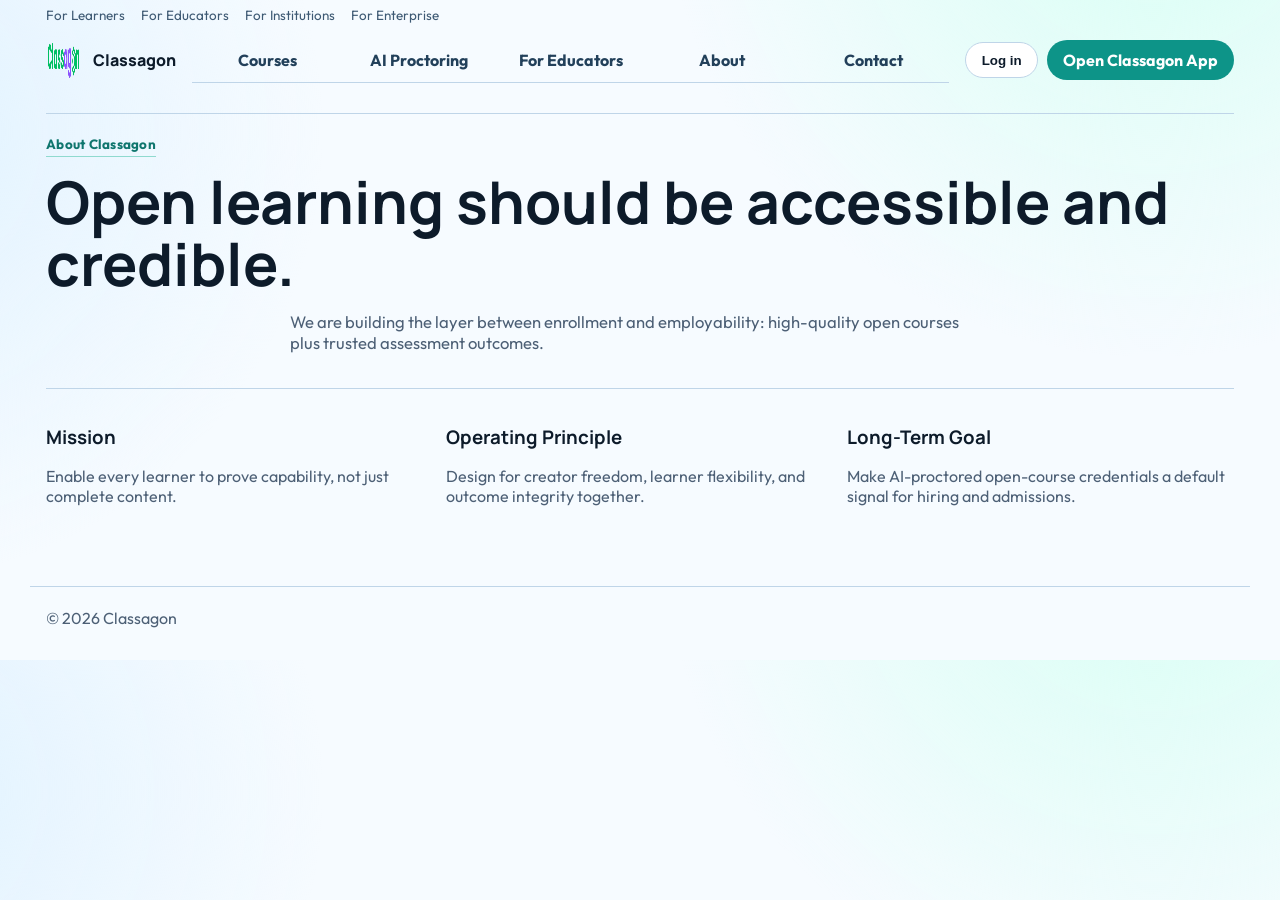
==== classagon-website/about.html @ 4000c989 "Initial Classagon website" ====
﻿<!DOCTYPE html>
<html lang="en">
<head>
  <meta charset="UTF-8" />
  <meta name="viewport" content="width=device-width, initial-scale=1.0" />
  <title>About | Classagon</title>
  <link rel="preconnect" href="https://fonts.googleapis.com" />
  <link rel="preconnect" href="https://fonts.gstatic.com" crossorigin />
  <link href="https://fonts.googleapis.com/css2?family=Outfit:wght@400;500;600;700;800&family=Manrope:wght@600;700;800&display=swap" rel="stylesheet" />
  <link rel="stylesheet" href="styles.css" />
</head>
<body>
  <div class="audience-strip">
    <a href="index.html">For Learners</a>
    <a href="providers.html">For Educators</a>
    <a href="#">For Institutions</a>
    <a href="#">For Enterprise</a>
  </div>
  <header class="topbar">
    <a class="brand" href="index.html"><img src="assets/classagon_logo.png" alt="Classagon" /><span>Classagon</span></a>
    <nav class="nav-links full-nav">
      <a href="index.html#courses">Courses</a>
      <a href="proctoring.html">AI Proctoring</a>
      <a href="providers.html">For Educators</a>
      <a href="about.html">About</a>
      <a href="contact.html">Contact</a>
    </nav>
    <div class="right-group">
      <button id="loginBtn" class="btn ghost" type="button">Log in</button>
      <a class="btn solid app-link" href="http://127.0.0.1:8000/">Open Classagon App</a>
      <div id="userPill" class="user-pill hidden"><span id="userNameText"></span><button id="logoutBtn" type="button">Logout</button></div>
    </div>
  </header>

  <main>
    <section class="section">
      <p class="badge-line">About Classagon</p>
      <h1>Open learning should be accessible and credible.</h1>
      <p class="hero-sub">We are building the layer between enrollment and employability: high-quality open courses plus trusted assessment outcomes.</p>
    </section>

    <section class="section">
      <div class="faq-list">
        <article><h3>Mission</h3><p>Enable every learner to prove capability, not just complete content.</p></article>
        <article><h3>Operating Principle</h3><p>Design for creator freedom, learner flexibility, and outcome integrity together.</p></article>
        <article><h3>Long-Term Goal</h3><p>Make AI-proctored open-course credentials a default signal for hiring and admissions.</p></article>
      </div>
    </section>
  </main>

  <footer><p>© 2026 Classagon</p></footer>
  <script src="common.js"></script>
</body>
</html>
---- classagon-website/styles.css ----
﻿:root {
  --bg: #f6fbff;
  --paper: #ffffff;
  --ink: #0d1b2a;
  --muted: #4d6076;
  --line: #bfd5e8;
  --brand: #0d9488;
  --brand-deep: #0f766e;
}

* { box-sizing: border-box; }
body {
  margin: 0;
  font-family: 'Outfit', sans-serif;
  color: var(--ink);
  background:
    radial-gradient(circle at 90% -20%, #d8fff4 0%, transparent 35%),
    radial-gradient(circle at -10% 20%, #e0f2ff 0%, transparent 30%),
    var(--bg);
}

a { color: inherit; }

.audience-strip {
  max-width: 1220px;
  margin: 0 auto;
  padding: 0.45rem 1rem 0;
  display: flex;
  gap: 1rem;
  flex-wrap: wrap;
  font-size: 0.84rem;
  color: #3e5a74;
}
.audience-strip a { text-decoration: none; }
.audience-strip a:hover { color: var(--brand-deep); }

.topbar {
  max-width: 1220px;
  margin: 0 auto;
  padding: 0.9rem 1rem;
  display: grid;
  grid-template-columns: auto 1fr auto;
  gap: 1rem;
  align-items: center;
}

.brand {
  text-decoration: none;
  display: inline-flex;
  align-items: center;
  gap: 0.55rem;
  font-family: 'Manrope', sans-serif;
  font-weight: 800;
}
.brand img { width: 38px; height: 38px; }

.full-nav {
  width: 100%;
  justify-self: stretch;
  display: grid;
  grid-template-columns: repeat(5, minmax(0, 1fr));
  border-bottom: 1px solid var(--line);
}
.full-nav a {
  text-decoration: none;
  color: #22405a;
  font-weight: 700;
  text-align: center;
  padding: 0.75rem 0.3rem;
  position: relative;
}
.full-nav a::after {
  content: "";
  position: absolute;
  left: 16%;
  right: 16%;
  bottom: 8px;
  height: 2px;
  background: var(--brand);
  transform: scaleX(0);
  transform-origin: center;
  transition: transform 220ms ease;
}
.full-nav a:hover::after { transform: scaleX(1); }

.right-group { display: flex; gap: 0.55rem; align-items: center; }
.btn {
  border-radius: 999px;
  border: 1px solid transparent;
  padding: 0.58rem 0.95rem;
  font-weight: 700;
  text-decoration: none;
  cursor: pointer;
}
.btn.solid { background: var(--brand); color: #fff; }
.btn.ghost { background: #fff; border-color: var(--line); color: var(--ink); }

.user-pill {
  display: inline-flex;
  gap: 0.45rem;
  align-items: center;
  border: 1px solid var(--line);
  background: #fff;
  border-radius: 999px;
  padding: 0.3rem 0.65rem;
  font-size: 0.85rem;
}
.user-pill button { border: 0; background: transparent; color: var(--brand); font-weight: 700; cursor: pointer; }
.hidden { display: none !important; }

main { max-width: 1220px; margin: 0 auto; padding: 0 1rem 2.8rem; }

.hero-shell { position: relative; overflow: hidden; border: 0; border-radius: 0; background: transparent; }
.hero-shell::after {
  content: "";
  position: absolute;
  right: -60px;
  top: -70px;
  width: 240px;
  height: 240px;
  background: linear-gradient(145deg, rgba(13,148,136,0.18), rgba(13,148,136,0));
  clip-path: polygon(0 0, 100% 0, 100% 100%);
  opacity: 0.35;
}

.hero-media { display: none; }

.hero-content { position: relative; z-index: 1; padding: 3.2rem 0 2.4rem; max-width: 920px; margin: 0 auto; text-align: center; }
.badge-line {
  display: inline-block;
  margin: 0;
  border-bottom: 1px solid #8fdacf;
  color: var(--brand-deep);
  font-size: 0.84rem;
  font-weight: 700;
  letter-spacing: 0.02em;
  padding: 0.2rem 0;
}

h1 { margin: 0.9rem 0 0; font-family: 'Manrope', sans-serif; font-size: clamp(2rem, 4.6vw, 4rem); line-height: 1.05; }
h1 span { color: var(--brand-deep); }
.hero-sub { margin: 1rem auto 0; max-width: 700px; color: var(--muted); font-size: 1.04rem; }
.hero-sub.align-left { margin-left: 0; text-align: left; }

.search-wrap { display: block; max-width: 580px; margin: 1.45rem auto 0; position: relative; }
.search-icon { position: absolute; left: 14px; top: 50%; transform: translateY(-50%); opacity: 0.6; }
.search-wrap input { width: 100%; border: 1px solid var(--line); border-radius: 13px; padding: 0.84rem 0.9rem 0.84rem 2.2rem; font-size: 1rem; }

.stats-grid { margin: 1.45rem auto 0; display: grid; max-width: 830px; grid-template-columns: repeat(4,minmax(0,1fr)); gap: 0.72rem; }
.stats-grid article { padding: 0.75rem 0.2rem 0.75rem 0.7rem; border-left: 2px solid #9ddcd4; }
.stats-grid h3 { margin: 0; font-family: 'Manrope', sans-serif; }
.stats-grid p { margin: 0.2rem 0 0; color: var(--muted); font-size: 0.82rem; }

.section { margin-top: 1rem; border: 0; background: transparent; padding: 1.2rem 0; border-top: 1px solid var(--line); }
.section-head { display: flex; justify-content: space-between; align-items: center; gap: .7rem; }
.section-head h2 { margin: 0; font-family: 'Manrope', sans-serif; font-size: 1.35rem; }
.section-head a { color: var(--brand-deep); text-decoration: none; font-weight: 700; }

.brand-statement { display: grid; grid-template-columns: 1.2fr .8fr; gap: 1.2rem; }
.brand-statement .big-claim,
.brand-statement .proof-list { padding: 0.2rem 0; background: transparent; }
.brand-statement .big-claim p { margin: 0; font-size: clamp(1.1rem,2.2vw,1.5rem); line-height: 1.28; }
.proof-list p { margin: 0.52rem 0; color: #23435e; font-weight: 600; }

.partner-line {
  margin-top: 1rem;
  display: grid;
  grid-template-columns: minmax(0, 260px);
  gap: 0.6rem;
}
.partner-line span {
  display: inline-flex;
  justify-content: center;
  align-items: center;
  min-height: 40px;
  border-bottom: 1px solid var(--line);
  color: #2a4762;
  font-weight: 700;
  letter-spacing: 0.01em;
}

.category-row { margin-top: .85rem; display: flex; gap: .45rem; overflow-x: auto; padding-bottom: .35rem; }
.cat-btn { border: 1px solid var(--line); background: transparent; border-radius: 999px; padding: .4rem .8rem; font-weight: 600; text-transform: capitalize; cursor: pointer; }
.cat-btn.active { background: var(--brand); color: #fff; border-color: var(--brand); }

.loading-grid,
.course-grid,
.feature-grid,
.faq-list,
.contact-grid,
.path-grid { margin-top: 1rem; display: grid; gap: .8rem; }
.loading-grid,
.course-grid { grid-template-columns: 1fr; }
.feature-grid,
.faq-list,
.path-grid { grid-template-columns: repeat(3,minmax(0,1fr)); }
.contact-grid { grid-template-columns: 1.1fr .9fr; }

.skeleton,
.course-card,
.feature-grid article,
.faq-list article,
.path-grid article,
.contact-panel { border: 0; background: transparent; overflow: hidden; }

.skeleton-body { padding:.6rem 0; border-bottom: 1px solid #d6e5f2; }
.skel-line { height:12px; border-radius:8px; background:#eaf0f8; margin-bottom:.5rem; }
.skel-line.short { width:55%; }

.course-card { display: grid; grid-template-columns: 160px 1fr; gap: 0.9rem; align-items: start; }
.course-card .thumb {
  width: 160px;
  height: 100px;
  border-radius: 8px;
  background: linear-gradient(135deg,#dff5f2,#eaf4ff);
}
.course-card .body { padding: .2rem 0 .9rem; border-bottom: 1px solid var(--line); }
.course-card .tag { margin:0; font-size:.72rem; color:var(--brand-deep); font-weight:700; text-transform:uppercase; }
.course-card h3 { margin:.3rem 0; font-size:1rem; }
.course-card p { margin:0; color:var(--muted); font-size:.88rem; }
.course-card .instructor { margin-top:.32rem; font-size:.83rem; color:#304a62; font-weight:600; }
.course-card .meta { margin-top:.44rem; display:flex; flex-wrap:wrap; gap:.5rem; }
.course-card .meta span { font-size:.73rem; color:#436079; }
.course-card .foot { margin-top:.5rem; display:flex; justify-content:space-between; align-items:center; }
.course-card .price { font-family:'Manrope',sans-serif; font-weight:800; color:#0c3f3a; }
.course-card .cta { color:var(--brand-deep); font-weight:700; font-size:.81rem; }

.editorial { display: grid; grid-template-columns: 1.05fr 0.95fr; gap: 1.1rem; align-items: center; }
.editorial-copy h2 { margin: 0; font-family: 'Manrope', sans-serif; }
.editorial-copy p { color: var(--muted); }
.journey-list { margin: 0.8rem 0 0; padding-left: 1rem; }
.journey-list li { margin-bottom: 0.5rem; color: #284660; }
.editorial-visual img { width: 100%; border-radius: 10px; }

.feature-grid article,
.faq-list article,
.path-grid article,
.contact-panel { padding: 0; }
.feature-grid h3,
.faq-list h3,
.path-grid h3,
.contact-panel h3 { margin: 0; font-family: 'Manrope', sans-serif; }
.feature-grid p,
.faq-list p,
.path-grid p,
.contact-panel p,
.route-panel p { color: var(--muted); }

.empty-state { margin-top:1rem; text-align:center; padding:2.1rem 1rem; color:var(--muted); }
.route-panel h3 { margin: 0; font-family:'Manrope',sans-serif; font-size:1.32rem; }

.faq-plain {
  margin-top: 0.85rem;
  display: grid;
  gap: 0.5rem;
}
.faq-plain details {
  border-bottom: 1px solid var(--line);
  padding: 0.6rem 0;
}
.faq-plain summary {
  cursor: pointer;
  font-weight: 700;
}
.faq-plain p {
  color: var(--muted);
  margin: 0.5rem 0 0;
}

.proctor-flow .flow-line { margin-top: 0.9rem; border-left: 2px solid #9ddcd4; padding-left: 1rem; display: grid; gap: 1rem; }
.proctor-flow article h3 { margin: 0; font-family: 'Manrope', sans-serif; }
.proctor-flow article p { margin: 0.42rem 0 0; color: var(--muted); max-width: 80ch; }
.proctor-hero {
  position: relative;
  overflow: hidden;
}

.proctor-ambient {
  position: absolute;
  inset: 0;
  pointer-events: none;
  z-index: 0;
}

.proctor-hero > *:not(.proctor-ambient) {
  position: relative;
  z-index: 1;
}

.proctor-ambient .orb {
  position: absolute;
  border-radius: 999px;
  filter: blur(28px);
  opacity: 0.5;
}

.proctor-ambient .orb-one {
  width: 220px;
  height: 220px;
  background: rgba(13, 148, 136, 0.34);
  top: -60px;
  right: 12%;
  animation: ambientDriftA 12s ease-in-out infinite;
}

.proctor-ambient .orb-two {
  width: 180px;
  height: 180px;
  background: rgba(56, 189, 248, 0.28);
  bottom: -50px;
  left: 10%;
  animation: ambientDriftB 14s ease-in-out infinite;
}

.proctor-ambient .orb-three {
  width: 130px;
  height: 130px;
  background: rgba(20, 184, 166, 0.24);
  top: 38%;
  left: 52%;
  animation: ambientPulse 9s ease-in-out infinite;
}

.proctor-ambient .scanline {
  position: absolute;
  inset: 0;
  background: repeating-linear-gradient(
    180deg,
    rgba(13, 148, 136, 0.02) 0px,
    rgba(13, 148, 136, 0.02) 2px,
    rgba(255, 255, 255, 0) 3px,
    rgba(255, 255, 255, 0) 8px
  );
  opacity: 0.45;
}

.proctor-carousel {
  margin-top: 0.95rem;
  display: grid;
  grid-template-columns: auto 1fr auto;
  align-items: center;
  gap: 1rem;
}

.carousel-track {
  min-height: 250px;
  display: grid;
  align-items: center;
}

.carousel-slide {
  display: none;
}

.carousel-slide.active {
  display: block;
}

.carousel-slide h3 {
  margin: 0;
  font-family: 'Manrope', sans-serif;
  font-size: clamp(1.5rem, 3vw, 2.2rem);
}

.carousel-slide p {
  margin: 0.75rem 0 0;
  color: var(--muted);
  font-size: clamp(1rem, 1.9vw, 1.2rem);
  max-width: 72ch;
}

.carousel-nav {
  width: 44px;
  height: 44px;
  border-radius: 999px;
  border: 1px solid var(--line);
  background: #fff;
  color: #26425c;
  font-size: 1.5rem;
  line-height: 1;
  cursor: pointer;
}

.carousel-dots {
  margin-top: 0.5rem;
  display: flex;
  gap: 0.35rem;
  justify-content: center;
}

.carousel-dots button {
  width: 9px;
  height: 9px;
  border-radius: 999px;
  border: 0;
  background: #b5cadd;
  cursor: pointer;
}

.carousel-dots button.active {
  background: var(--brand);
}

.contact-form { display:grid; gap:.7rem; }
.contact-form label { font-size:.86rem; font-weight:600; color:#27435a; }
.contact-form input,
.contact-form select,
.contact-form textarea { width:100%; border:1px solid var(--line); border-radius:10px; padding:.68rem .72rem; font-family: inherit; }

footer {
  max-width: 1220px;
  margin: 0 auto;
  padding: 1.1rem 1rem 2rem;
  color: var(--muted);
  display: flex;
  justify-content: space-between;
  gap: 1rem;
  border-top: 1px solid var(--line);
}
footer p { margin: .22rem 0 0; }

.reveal { opacity: 0; transform: translateY(18px); transition: opacity 560ms ease, transform 560ms ease; }
.reveal.show { opacity: 1; transform: translateY(0); }

@media (max-width: 1080px) {
  .feature-grid, .faq-list, .path-grid { grid-template-columns: repeat(2,minmax(0,1fr)); }
}
@media (max-width: 900px) {
  .topbar { grid-template-columns: 1fr; }
  .full-nav { grid-template-columns: repeat(3, minmax(0, 1fr)); }
  .right-group { justify-self: start; }
  .brand-statement,
  .contact-grid,
  .editorial { grid-template-columns: 1fr; }
  .partner-line { grid-template-columns: repeat(3, minmax(0, 1fr)); }
  .stats-grid,
  .feature-grid,
  .faq-list,
  .path-grid { grid-template-columns: repeat(2,minmax(0,1fr)); }
  .course-card { grid-template-columns: 1fr; }
  .course-card .thumb { width: 100%; height: 180px; }
  .proctor-carousel {
    grid-template-columns: 1fr;
    gap: 0.6rem;
  }
  .carousel-nav {
    justify-self: center;
  }
  .carousel-track {
    min-height: 210px;
  }
}
@media (max-width: 560px) {
  .full-nav { grid-template-columns: repeat(2, minmax(0, 1fr)); }
  .partner-line { grid-template-columns: 1fr; }
  .stats-grid,
  .feature-grid,
  .faq-list,
  .path-grid { grid-template-columns: 1fr; }
}

@keyframes ambientDriftA {
  0%, 100% { transform: translate(0, 0); }
  50% { transform: translate(-24px, 18px); }
}

@keyframes ambientDriftB {
  0%, 100% { transform: translate(0, 0); }
  50% { transform: translate(22px, -16px); }
}

@keyframes ambientPulse {
  0%, 100% { transform: scale(1); opacity: 0.28; }
  50% { transform: scale(1.14); opacity: 0.48; }
}
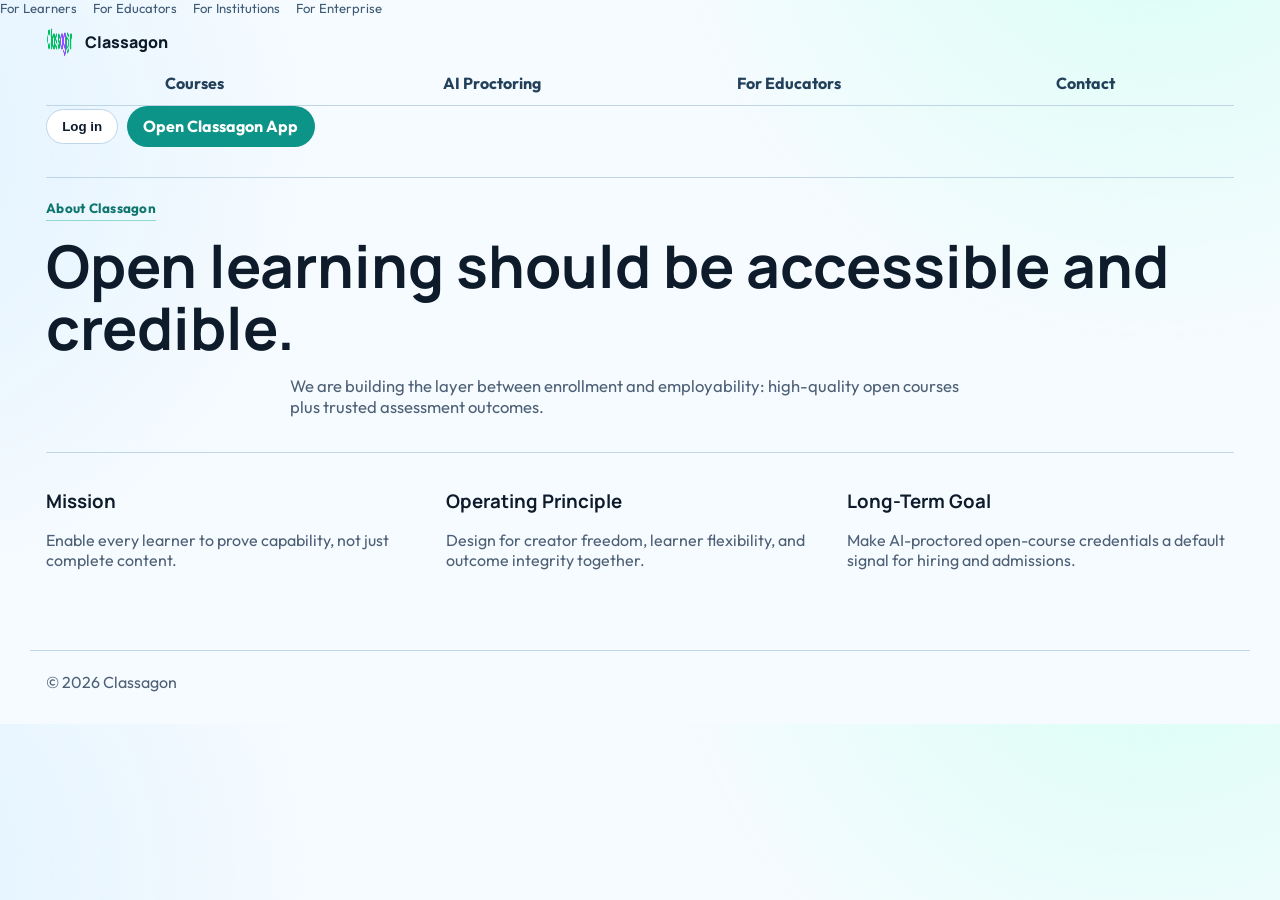
==== commit bbadb310: "Refine header, simplify sections, and improve proctoring UI" ====
--- a/classagon-website/about.html
+++ b/classagon-website/about.html
@@ -22,7 +22,7 @@
       <a href="index.html#courses">Courses</a>
       <a href="proctoring.html">AI Proctoring</a>
       <a href="providers.html">For Educators</a>
-      <a href="about.html">About</a>
+      
       <a href="contact.html">Contact</a>
     </nav>
     <div class="right-group">
--- a/classagon-website/styles.css
+++ b/classagon-website/styles.css
@@ -21,23 +21,29 @@
 
 a { color: inherit; }
 
-.audience-strip {
+.topbar {
   max-width: 1220px;
   margin: 0 auto;
-  padding: 0.45rem 1rem 0;
+  padding: 0.7rem 1rem 0.9rem;
+}
+
+.header-meta,
+.audience-strip {
   display: flex;
   gap: 1rem;
   flex-wrap: wrap;
-  font-size: 0.84rem;
+  font-size: 0.82rem;
   color: #3e5a74;
 }
+
+.header-meta { margin-bottom: 0.55rem; }
+
+.header-meta a,
 .audience-strip a { text-decoration: none; }
+.header-meta a:hover,
 .audience-strip a:hover { color: var(--brand-deep); }
 
-.topbar {
-  max-width: 1220px;
-  margin: 0 auto;
-  padding: 0.9rem 1rem;
+.header-main {
   display: grid;
   grid-template-columns: auto 1fr auto;
   gap: 1rem;
@@ -52,13 +58,25 @@
   font-family: 'Manrope', sans-serif;
   font-weight: 800;
 }
-.brand img { width: 38px; height: 38px; }
+
+.logo-mark {
+  width: 44px;
+  height: 44px;
+  border-radius: 12px;
+  display: inline-flex;
+  align-items: center;
+  justify-content: center;
+  background: #ffffff;
+  border: 1px solid var(--line);
+}
+
+.brand img { width: 30px; height: 30px; }
 
 .full-nav {
   width: 100%;
   justify-self: stretch;
   display: grid;
-  grid-template-columns: repeat(5, minmax(0, 1fr));
+  grid-template-columns: repeat(4, minmax(0, 1fr));
   border-bottom: 1px solid var(--line);
 }
 .full-nav a {
@@ -95,6 +113,12 @@
 .btn.solid { background: var(--brand); color: #fff; }
 .btn.ghost { background: #fff; border-color: var(--line); color: var(--ink); }
 
+.icon-btn {
+  display: inline-flex;
+  align-items: center;
+  gap: 0.35rem;
+}
+
 .user-pill {
   display: inline-flex;
   gap: 0.45rem;
@@ -125,7 +149,7 @@
 
 .hero-media { display: none; }
 
-.hero-content { position: relative; z-index: 1; padding: 3.2rem 0 2.4rem; max-width: 920px; margin: 0 auto; text-align: center; }
+.hero-content { position: relative; z-index: 1; padding: 3rem 0 2.4rem; max-width: 920px; margin: 0 auto; text-align: center; }
 .badge-line {
   display: inline-block;
   margin: 0;
@@ -143,7 +167,15 @@
 .hero-sub.align-left { margin-left: 0; text-align: left; }
 
 .search-wrap { display: block; max-width: 580px; margin: 1.45rem auto 0; position: relative; }
-.search-icon { position: absolute; left: 14px; top: 50%; transform: translateY(-50%); opacity: 0.6; }
+.search-icon {
+  position: absolute;
+  left: 14px;
+  top: 50%;
+  transform: translateY(-50%);
+  opacity: 0.7;
+  color: #355b73;
+  display: inline-flex;
+}
 .search-wrap input { width: 100%; border: 1px solid var(--line); border-radius: 13px; padding: 0.84rem 0.9rem 0.84rem 2.2rem; font-size: 1rem; }
 
 .stats-grid { margin: 1.45rem auto 0; display: grid; max-width: 830px; grid-template-columns: repeat(4,minmax(0,1fr)); gap: 0.72rem; }
@@ -155,6 +187,28 @@
 .section-head { display: flex; justify-content: space-between; align-items: center; gap: .7rem; }
 .section-head h2 { margin: 0; font-family: 'Manrope', sans-serif; font-size: 1.35rem; }
 .section-head a { color: var(--brand-deep); text-decoration: none; font-weight: 700; }
+
+.why-band {
+  width: calc(100vw - 2rem);
+  margin-left: calc(50% - 50vw + 1rem);
+  margin-right: calc(50% - 50vw + 1rem);
+  padding: 1.4rem clamp(1rem, 6vw, 6rem);
+  background: linear-gradient(90deg, #eef9f7 0%, #f7fbff 100%);
+  border-top: 0;
+}
+
+.why-band h2 {
+  margin: 0;
+  font-family: 'Manrope', sans-serif;
+  font-size: clamp(1.45rem, 3vw, 2.1rem);
+}
+
+.why-band p {
+  margin: 0.65rem 0 0;
+  max-width: 95ch;
+  color: #324f68;
+  font-size: clamp(1rem, 1.7vw, 1.15rem);
+}
 
 .brand-statement { display: grid; grid-template-columns: 1.2fr .8fr; gap: 1.2rem; }
 .brand-statement .big-claim,
@@ -333,6 +387,13 @@
   );
   opacity: 0.45;
 }
+.proctor-image {
+  width: 100%;
+  max-height: 360px;
+  object-fit: cover;
+  border-radius: 10px;
+  margin-top: 14px;
+}
 
 .proctor-carousel {
   margin-top: 0.95rem;
@@ -426,13 +487,14 @@
   .feature-grid, .faq-list, .path-grid { grid-template-columns: repeat(2,minmax(0,1fr)); }
 }
 @media (max-width: 900px) {
+  .header-main,
   .topbar { grid-template-columns: 1fr; }
-  .full-nav { grid-template-columns: repeat(3, minmax(0, 1fr)); }
+  .full-nav { grid-template-columns: repeat(2, minmax(0, 1fr)); }
   .right-group { justify-self: start; }
   .brand-statement,
   .contact-grid,
   .editorial { grid-template-columns: 1fr; }
-  .partner-line { grid-template-columns: repeat(3, minmax(0, 1fr)); }
+  .partner-line { grid-template-columns: repeat(1, minmax(0, 1fr)); }
   .stats-grid,
   .feature-grid,
   .faq-list,
@@ -457,6 +519,11 @@
   .feature-grid,
   .faq-list,
   .path-grid { grid-template-columns: 1fr; }
+  .why-band {
+    width: 100%;
+    margin: 0;
+    padding: 1rem 0;
+  }
 }
 
 @keyframes ambientDriftA {
